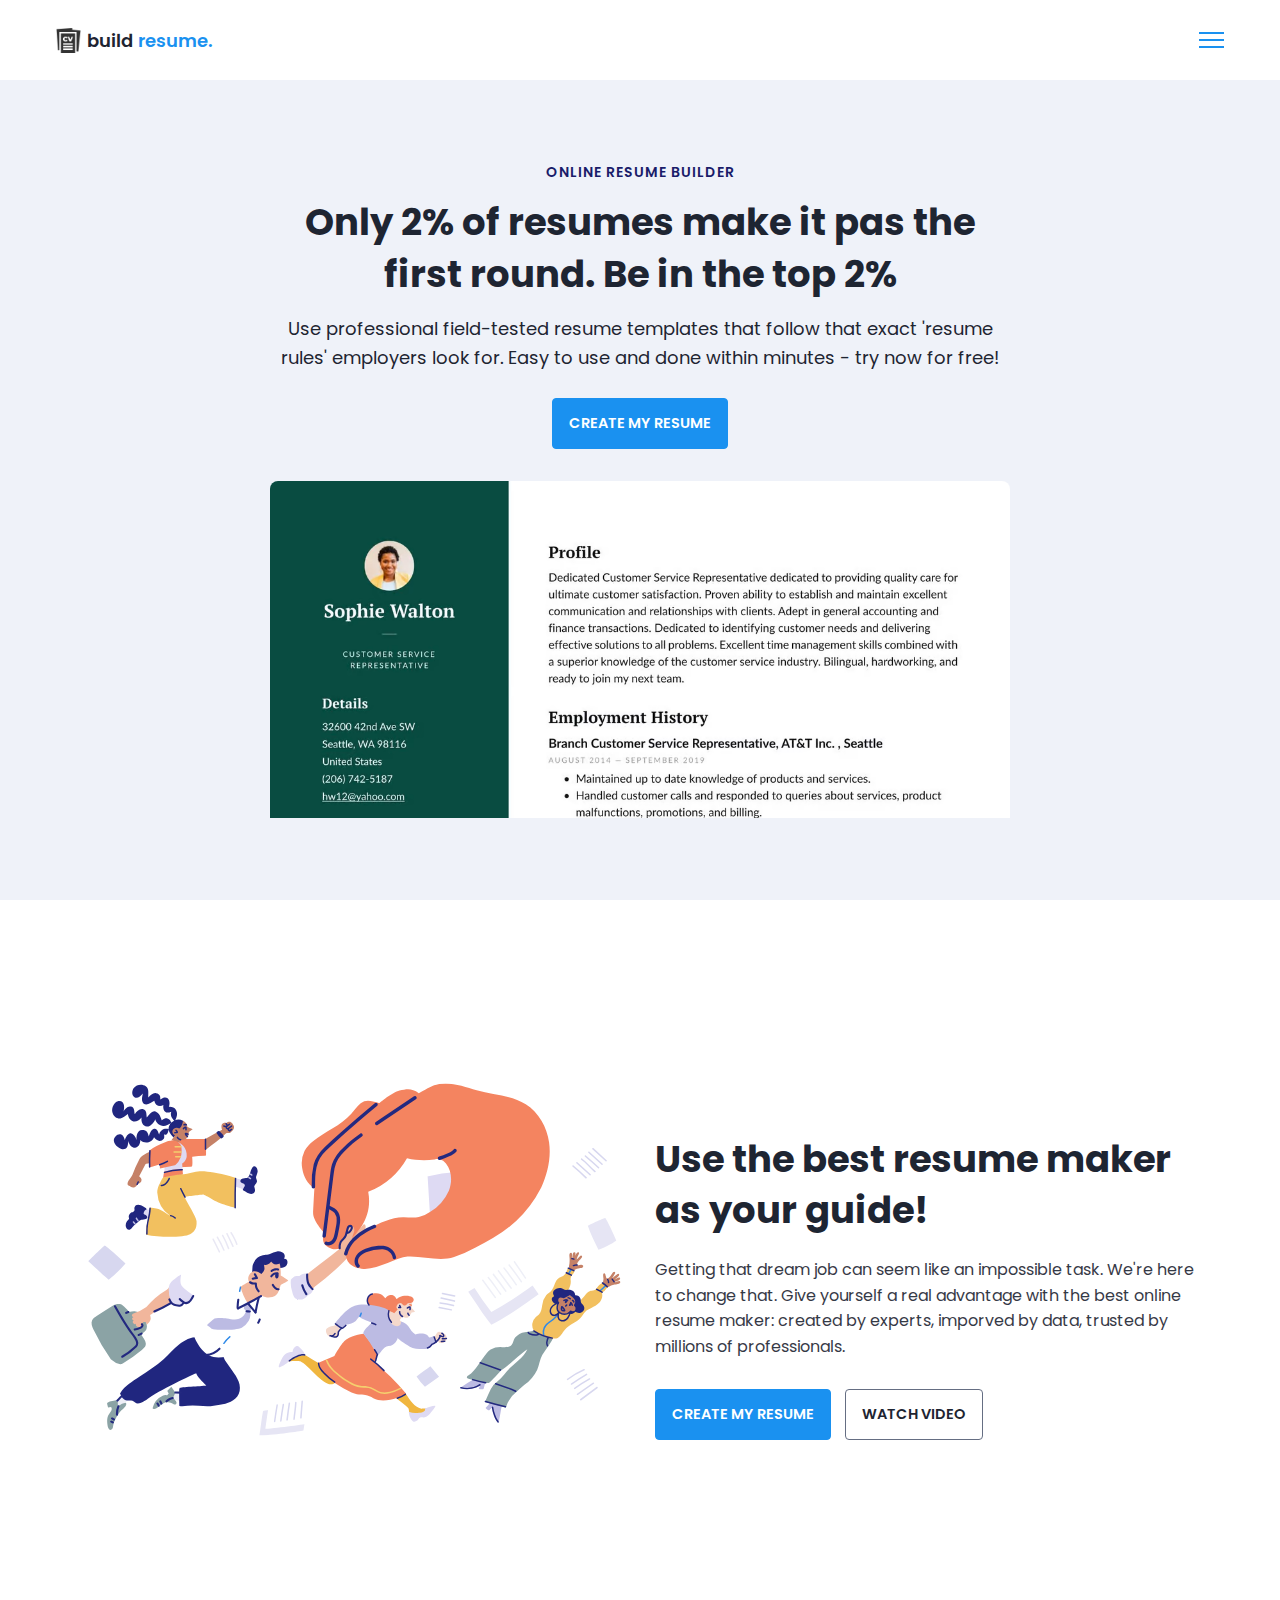
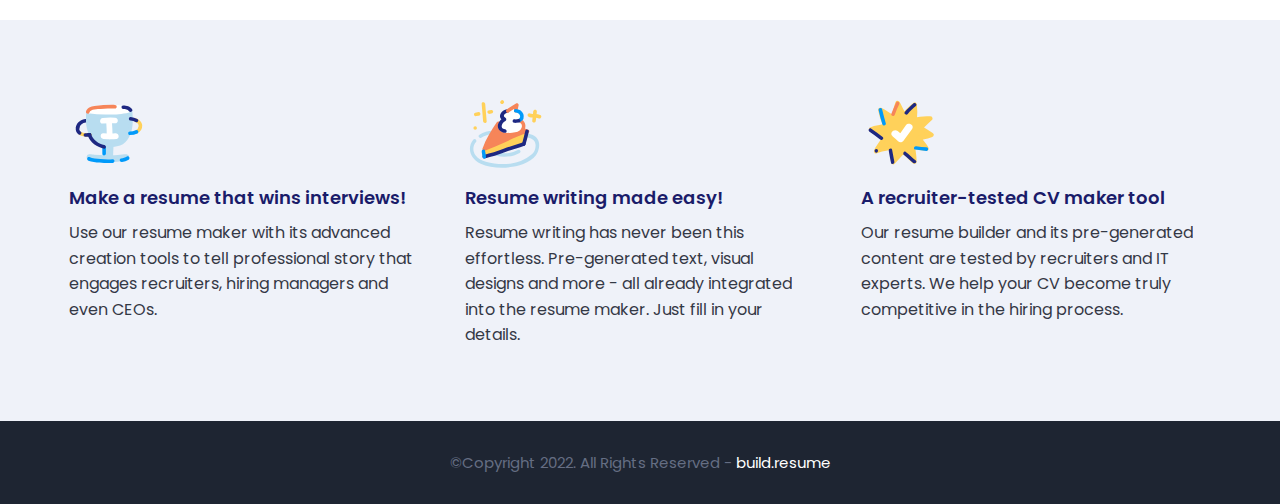
==== index.html @ 86b999a4 "first commit" ====
<!DOCTYPE html>
<html>
    <head>
        <meta charset="utf-8">
        <meta http-equiv="X-UA-Compatible" content="IE=edge">
        <title>Home Page</title>
        <meta name="description" content="">
        <meta name="viewport" content="width=device-width, initial-scale=1">
        <link rel="stylesheet" href="assets/css/main.css">
    </head>
    <body>

        <nav class = "navbar bg-white">
            <div class="container">
                <div class = "navbar-content">
                    <div class = "brand-and-toggler">
                        <a href = "index.html" class = "navbar-brand">
                            <img src = "assets/images/curriculum-vitae.png" alt = "" class = "navbar-brand-icon">
                            <span class = "navbar-brand-text">build <span>resume.</span>
                        </a>
                        <button type = "button" class = "navbar-toggler-btn">
                            <div class = "bars">
                                <div class = "bar"></div>
                                <div class = "bar"></div>
                                <div class = "bar"></div>
                            </div>
                        </button>
                    </div>
                </div>
            </div>
        </nav>

        <header class = "header bg-bright" id = "header">
            <div class = "container">
                <div class = "header-content text-center">
                    <h6 class = "text-uppercase text-blue-dark fs-14 fw-6 ls-1">online resume builder</h6>
                    <h1 class = "lg-title">Only 2% of resumes make it pas the first round. Be in the top 2%</h1>
                    <p class = "text-dark fs-18">Use professional field-tested resume templates that follow that exact 'resume rules' employers look for. Easy to use and done within minutes - try now for free!</p>
                    <a href = "resume.html" class = "btn btn-primary text-uppercase">create my resume</a>
                    <img src = "assets/images/dublin-resume-templates.avif">
                </div>
            </div>
        </header>

        <div class="section-one">
            <div class="container">
                <div class = "section-one-content">
                    <div class="section-one-l">
                        <img src = "assets/images/visual-0c7080adf17f1f207276f613447c924f667dab34b7ac415cd7ef653172defd0b.svg">
                    </div>
                    <div class = "section-one-r text-center">
                        <h2 class = "lg-title">Use the best resume maker as your guide!</h2>
                        <p class = "text">Getting that dream job can seem like an impossible task. We're here to change that. Give yourself a real advantage with the best online resume maker: created by experts, imporved by data, trusted by millions of professionals.</p>
                        <div class = "btn-group">
                            <a href = "resume.html" class = "btn btn-primary text-uppercase">create my resume</a>
                            <a href = "#" class = "btn btn-secondary text-uppercase">watch video</a>
                        </div>
                    </div>
                </div>
            </div>
        </div>

        <div class = "section-two bg-bright">
            <div class="container">
                <div class="section-two-content">
                    <div class = "section-items">
                        <div class = "section-item">
                            <div class = "section-item-icon">
                                <img src = "assets/images/feature-1-edf4481d69166ac81917d1e40e6597c8d61aa970ad44367ce78049bf830fbda5.svg" alt = "">
                            </div>
                            <h5 class = "section-item-title">Make a resume that wins interviews!</h5>
                            <p class = "text">Use our resume maker with its advanced creation tools to tell professional story that engages recruiters, hiring managers and even CEOs.</p>
                        </div>

                        <div class = "section-item">
                            <div class = "section-item-icon">
                                <img src = "assets/images/feature-2-a7a471bd973c02a55d1b3f8aff578cd3c9a4c5ac4fc74423d94ecc04aef3492b.svg" alt = "">
                            </div>
                            <h5 class = "section-item-title">Resume writing made easy!</h5>
                            <p class = "text">Resume writing has never been this effortless. Pre-generated text, visual designs and more - all already integrated into the resume maker. Just fill in your details.</p>
                        </div>

                        <div class = "section-item">
                            <div class = "section-item-icon">
                                <img src = "assets/images/feature-3-4e87a82f83e260488c36f8105e26f439fdc3ee5009372bb5e12d9421f32eabdd.svg" alt = "">
                            </div>
                            <h5 class = "section-item-title">A recruiter-tested CV maker tool</h5>
                            <p class = "text">Our resume builder and its pre-generated content are tested by recruiters and IT experts. We help your CV become truly competitive in the hiring process.</p>
                        </div>
                    </div>
                </div>
            </div>
        </div>

        <footer class = "footer bg-dark">
            <div class="container">
                <div class = "footer-content text-center">
                    <p class="fs-15">&copy;Copyright 2022. All Rights Reserved - <span>build.resume</span></p>
                </div>
            </div>
        </footer>
        
    </body>
</html>
---- assets/css/main.css ----
@import url('https://fonts.googleapis.com/css2?family=Manrope:wght@200;300;400;500;600;700;800&family=Poppins:ital,wght@0,100;0,200;0,300;0,400;0,500;0,600;0,700;0,800;0,900;1,100;1,200;1,300;1,400;1,500;1,600;1,700;1,800;1,900&display=swap');

:root{
    --clr-blue: #1A91F0;
    --clr-blue-mid: #1170CD;
    --clr-blue-dark: #1A1C6A;
    --clr-white: #fff;
    --clr-bright: #EFF2F9;
    --clr-dark: #1e2532;
    --clr-black: #000;
    --clr-grey: #656e83;
    --clr-green: #084C41;
    --font-poppins: 'Poppins', sans-serif;
    --font-manrope: 'Manrope', sans-serif;;
    --transition: all 300ms ease-in-out;
}

*{
    padding: 0;
    margin: 0;
    box-sizing: border-box;
}

html{
    font-size: 10px;
}

body{
    font-size: 1.6rem;
    font-family: var(--font-poppins);
}

button{
    border: none;
    background-color: transparent;
    outline: 0;
    cursor: pointer;
    font-family: inherit;
}

img{
    width: 100%;
    display: block;
}

a{
    text-decoration: none;
}

/* fonts */
.font-poppins{font-family: var(--font-poppins);}
.font-manrope{font-family: var(--font-manrope);}

/* text colors */
.text-blue{color: var(--clr-blue);}
.text-blue-mid{color: var(--clr-blue-mid);}
.text-blue-dark{color: var(--clr-blue-dark);}
.text-bright{color: var(--clr-bright);}
.text-dark{color: var(--clr-dark);}
.text-grey{color: var(--clr-grey);}
.text-white{color: var(--clr-white);}

/* backgrounds */
.bg-blue{background-color: var(--clr-blue);}
.bg-blue-mid{background-color: var(--clr-blue-mid);}
.bg-blue-dark{background-color: var(--clr-blue-dark);}
.bg-bright{background-color: var(--clr-bright);}
.bg-dark{background-color: var(--clr-dark);}
.bg-grey{background-color: var(--clr-grey);}
.bg-white{background-color: var(--clr-white);}
.bg-black{background-color: var(--clr-black);}
.bg-green{background-color: var(--clr-green);}

.text-center{ text-align: center;}
.text-left{text-align: left;}
.text-right{text-align: right;}
.text-uppercase{text-transform: uppercase;}
.text-lowercase{text-transform: lowercase;}
.text-capitalize{text-transform: capitalize;}
.text{
    color: var(--clr-dark);
    opacity: 0.9;
    margin: 2rem 0;
    line-height: 1.6;
}

.fw-2{font-weight: 200;}
.fw-3{font-weight: 300;}
.fw-4{font-weight: 400;}
.fw-5{font-weight: 500;}
.fw-6{font-weight: 600;}
.fw-7{font-weight: 700;}
.fw-8{font-weight: 800;}

.fs-13{font-size: 13px;}
.fs-14{font-size: 14px;}
.fs-15{font-size: 15px;}
.fs-16{font-size: 16px;}
.fs-17{font-size: 17px;}
.fs-18{font-size: 18px;}
.fs-19{font-size: 19px;}
.fs-20{font-size: 20px;}
.fs-21{font-size: 21px;}
.fs-22{font-size: 22px;}
.fs-23{font-size: 23px;}
.fs-24{font-size: 24px;}
.fs-25{font-size: 25px;}

.ls-1{letter-spacing: 1px;}
.ls-2{letter-spacing: 2px;}

.container{
    max-width: 1200px;
    margin: 0 auto;
    padding: 0 1.6rem;
}

/* bars button */
.bars{
    display: flex;
    flex-direction: column;
    justify-content: space-between;
    height: 16.5px;
    width: 25px;
}
.bars .bar{
    width: 100%;
    height: 2px;
    background-color: var(--clr-blue);
    transition: var(--transition);
}

.bars:hover .bar{
    background-color: var(--clr-dark);
}

/* buttons */
.btn{
    font-size: 14.5px;
    font-weight: 600;
    padding: 1.4rem 1.6rem;
    border-radius: 4px;
    display: inline-block;
}

.btn-primary{
    background-color: var(--clr-blue);
    color: var(--clr-white);
    border: 1px solid var(--clr-blue);
    transition: var(--transition);
}

.btn-primary:hover{
    background-color: transparent;
    color: var(--clr-dark);
    border-color: var(--clr-grey);
}

.btn-secondary{
    background-color: transparent;
    color: var(--clr-dark);
    border: 1px solid var(--clr-grey);
    transition: var(--transition);
}

.btn-secondary:hover{
    background-color: var(--clr-blue);
    color: var(--clr-white);
    border-color: var(--clr-blue);
}

.btn-group button:first-child, .btn-group a:first-child{
    margin-right: 1rem!important;
}

/* navbar part */
.navbar{
    height: 80px;
    display: flex;
    align-items: center;
    box-shadow: rgba(0, 0, 0, 0.08) 0px 3px 8px;
}

.navbar .container{
    width: 100%;
}

.navbar-brand{
    display: flex;
    align-items: center;
    justify-content: flex-start;
    font-size: 1.8rem;
}
.navbar-brand-text{
    color: var(--clr-dark);
    font-weight: 600;
}
.navbar-brand-text span{
    color: var(--clr-blue);
}
.navbar-brand-icon{
    width: 25px;
    margin-right: 6px;
    opacity: 0.8;
}
.brand-and-toggler{
    display: flex;
    align-items: center;
    justify-content: space-between;
}
.header{
    min-height: calc(100vh - 80px);
    display: flex;
    flex-direction: column;
    align-items: center;
    justify-content: center;
}
.header-content{
    max-width: 740px;
    margin-right: auto;
    margin-left: auto;
}
.header-content img{
    max-width: 760px;
    border-top-right-radius: 8px;
    border-top-left-radius: 8px;
    margin-top: 3.2rem;
}
.lg-title{
    margin: 1.4rem 0;
    font-size: 37px;
    line-height: 1.4;
    color: var(--clr-dark);
}
.header-content p{
    margin-bottom: 2.6rem;
    line-height: 1.6;
}


/* section one */
.section-one{
    padding: 64px 0;
    min-height: 80vh;
    display: flex;
    align-items: center;
}
.section-one-l img{
    max-width: 545px;
    margin-right: auto;
    margin-left: auto;
}
.section-one-r{
    margin-top: 4rem;
}

.section-one .btn-group{
    margin-top: 2rem;
}
.section-one-r{
    max-width: 545px;
    margin-right: auto;
    margin-left: auto;
}
.section-one-r .btn-group{
    margin-top: 3rem;
}

/* section two */
.section-two{
    padding: 64px 0;
}
.section-two .section-items{
    display: grid;
    gap: 2rem;
}

.section-two .section-item{
    max-width: 350px;
    text-align: center;
    margin-right: auto;
    margin-left: auto;
}
.section-two .section-item-icon{
    margin: 1rem 0;
}
.section-two .section-item-icon img{
    width: 80px;
    margin-right: auto;
    margin-left: auto;
}
.section-two .section-item-title{
    color: var(--clr-blue-dark);
    font-size: 1.8rem;
    font-weight: 600;
}
.section-two .text{
    margin: 0.9rem 0;
}

/* footer */
.footer{
    padding: 3rem 0;
}
.footer-content p{
    color: var(--clr-grey);
}
.footer-content p span{
    color: var(--clr-white);
}

/* media queries */
@media screen and (min-width: 768px){
    .section-two .section-items{
        grid-template-columns: repeat(2, 1fr);
    }
}

@media screen and (min-width: 992px){
    .section-one-content{
        display: grid;
        grid-template-columns: repeat(2, 1fr);
        column-gap: 3rem;
    }
    .section-one-r{
        text-align: left;
    }
    .section-two .section-items{
        grid-template-columns: repeat(3, 1fr);
    }
    .section-two .section-item{
        text-align: left;
    }
    .section-two .section-item-icon img{
        margin-left: 0;
    }
}



/* resume page */
#about-sc{
    padding: 64px 0;
}

.cv-form-row-title{
    background-color: var(--clr-dark);
    padding: 0.8rem 1.6rem;
    margin-bottom: 2rem;
}

.cv-form-row-title h3{
    color: var(--clr-white);
    font-weight: 500;
    text-transform: uppercase;
    letter-spacing: 1.5px;
    font-size: 1.7rem;
}
.cv-form-blk{
    margin: 3rem 0;
}
.cv-form-row{
    padding: 3rem 2rem 0 2rem;
    border: 1px solid rgba(0, 0, 0, 0.08);
    margin-bottom: 1rem;
    position: relative;
}
textarea{
    resize: none;
}
.form-elem{
    margin-bottom: 3rem;
    position: relative;
}
.form-label{
    display: block;
    font-weight: 600;
    font-size: 14px;
    color: var(--clr-dark);
    margin-bottom: 0.5rem;
}
.form-control{
    border-radius: none;
    border: 1px solid rgba(0, 0, 0, 0.1);
    font-size: 14px;
    padding: 0.8rem 1.6rem;
    font-family: inherit;
    width: 100%;
    outline: 0;
    transition: var(--transition);
}

.form-control:focus{
    border-color: rgba(0, 0, 0, 0.3);
}
.form-text{
    color: #ca0b00;
    font-size: 12px;
    position: absolute;
    letter-spacing: 0.5px;
    top: calc(100% + 2px);
    left: 0;
    width: 100%;
}
.cols-3, .cols-2{
    display: grid;
}
.repeater-add-btn{
    width: 25px;
    height: 25px;
    background-color: var(--clr-blue-mid);
    font-size: 1.6rem;
    color: var(--clr-white);
    margin: 1rem 0;
}
.repeater-remove-btn{
    position: absolute;
    top: 10px;
    right: 10px;
    z-index: 999;
    width: 25px;
    height: 25px;
    border-radius: 50%;
    background-color: #ca0b00;
    color: var(--clr-white);
    font-size: 1.6rem;
}

/* preview section */
.preview-cnt{
    border-radius: 5px;
    display: grid;
    grid-template-columns: 32% auto;
    box-shadow: rgba(149, 157, 165, 0.2) 0px 8px 24px;
    overflow: hidden;
}

.preview-cnt-l{
    padding: 3rem 3rem 2rem 3rem;
}
.preview-cnt-r{
    padding: 3rem 3rem 3rem 4rem;
}
.preview-cnt-l .preview-blk:nth-child(1){
    text-align: center;
}
.preview-image{
    width: 120px;
    height: 120px;
    border-radius: 50%;
    overflow: hidden;
    margin-right: auto;
    margin-left: auto;
}
.preview-image img{
    width: 100%;
    height: 100%;
    object-fit: cover;
}
.preview-item-name{
    font-size: 2.4rem;
    font-weight: 600;
    margin: 1.8rem 0;
    position: relative;
}
.preview-item-name::after{
    position: absolute;
    content: "";
    bottom: -10px;
    width: 50px;
    height: 1.5px;
    background-color: rgba(255, 255, 255, 0.5);
    left: 50%;
    transform: translateX(-50%);
}
.preview-blk{
    padding: 1rem 0;
    margin-bottom: 1rem;
}
.preview-blk-title h3{
    text-transform: uppercase;
    letter-spacing: 0.5px;
    border-bottom: 0.5px solid rgba(0, 0, 0, 0.08);
    padding-bottom: 0.5rem;
}
.preview-blk-title{
    margin-bottom: 1rem;
}
.preview-blk-list .preview-item{
    font-size: 1.5rem;
    margin-bottom: 0.2rem;
    opacity: 0.95;
}
.preview-cnt-r .preview-blk-title{
    color: var(--clr-dark);
}
.preview-cnt-r .preview-blk-list .preview-item{
    margin-top: 1.8rem;
}

.achievements-items.preview-blk-list .preview-item span:first-child,
.educations-items.preview-blk-list .preview-item span:first-child,
.experiences-items.preview-blk-list .preview-item span:first-child{
    display: block;
    font-weight: 600;
    margin-bottom: 1rem;
    background-color: rgba(0, 0, 0, 0.03);
}

.educations-items.preview-blk-list .preview-item span:nth-child(2),
.experiences-items.preview-blk-list .preview-item span:nth-child(2){
    font-weight: 600;
    margin-right: 1rem;
}

.educations-items.preview-blk-list .preview-item span:nth-child(3),
.experiences-items.preview-blk-list .preview-item span:nth-child(3){
    font-style: italic;
    margin-right: 1rem;
}

.educations-items.preview-blk-list .preview-item span:nth-child(4),
.educations-items.preview-blk-list .preview-item span:nth-child(5),
.experiences-items.preview-blk-list .preview-item span:nth-child(4),
.experiences-items.preview-blk-list .preview-item span:nth-child(5){
    margin-right: 1rem;
    background-color: var(--clr-green);
    color: var(--clr-white);
    padding: 0 1rem;
    border-radius: 0.6rem;
}

.educations-items.preview-blk-list .preview-item span:nth-child(6),
.experiences-items.preview-blk-list .preview-item span:nth-child(6){
    font-size: 13.5px;
    display: block;
    opacity: 0.8;
    margin-top: 1rem;
}
.projects-items.preview-blk-list .preview-item span{
    display: block;
}

@media screen and (min-width: 768px){
    .cols-3{
        grid-template-columns: repeat(3, 1fr);
        column-gap: 2rem;
    }
    .cols-2{
        grid-template-columns: repeat(2, 1fr);
        column-gap: 2rem;
    }
}

@media screen and (min-width: 992px){
    .cv-form-row{
        padding: 3rem 3rem 0rem 3rem;
    }
    .cols-3{
        grid-template-columns: repeat(3, 1fr);
    }
}

.print-btn-sc{
    margin: 2rem 0 6rem 0;
}

/* print section */
@media print{
    body *{
        visibility: hidden;
    }

    .non_print_area{
        display: none;
    }

    .print_area, .print_area *{
        visibility: visible;
    }

    .print_area{
        width: 100%;
        position: absolute;
        left: 0;
        top: 0;
        overflow: hidden;
    }
}
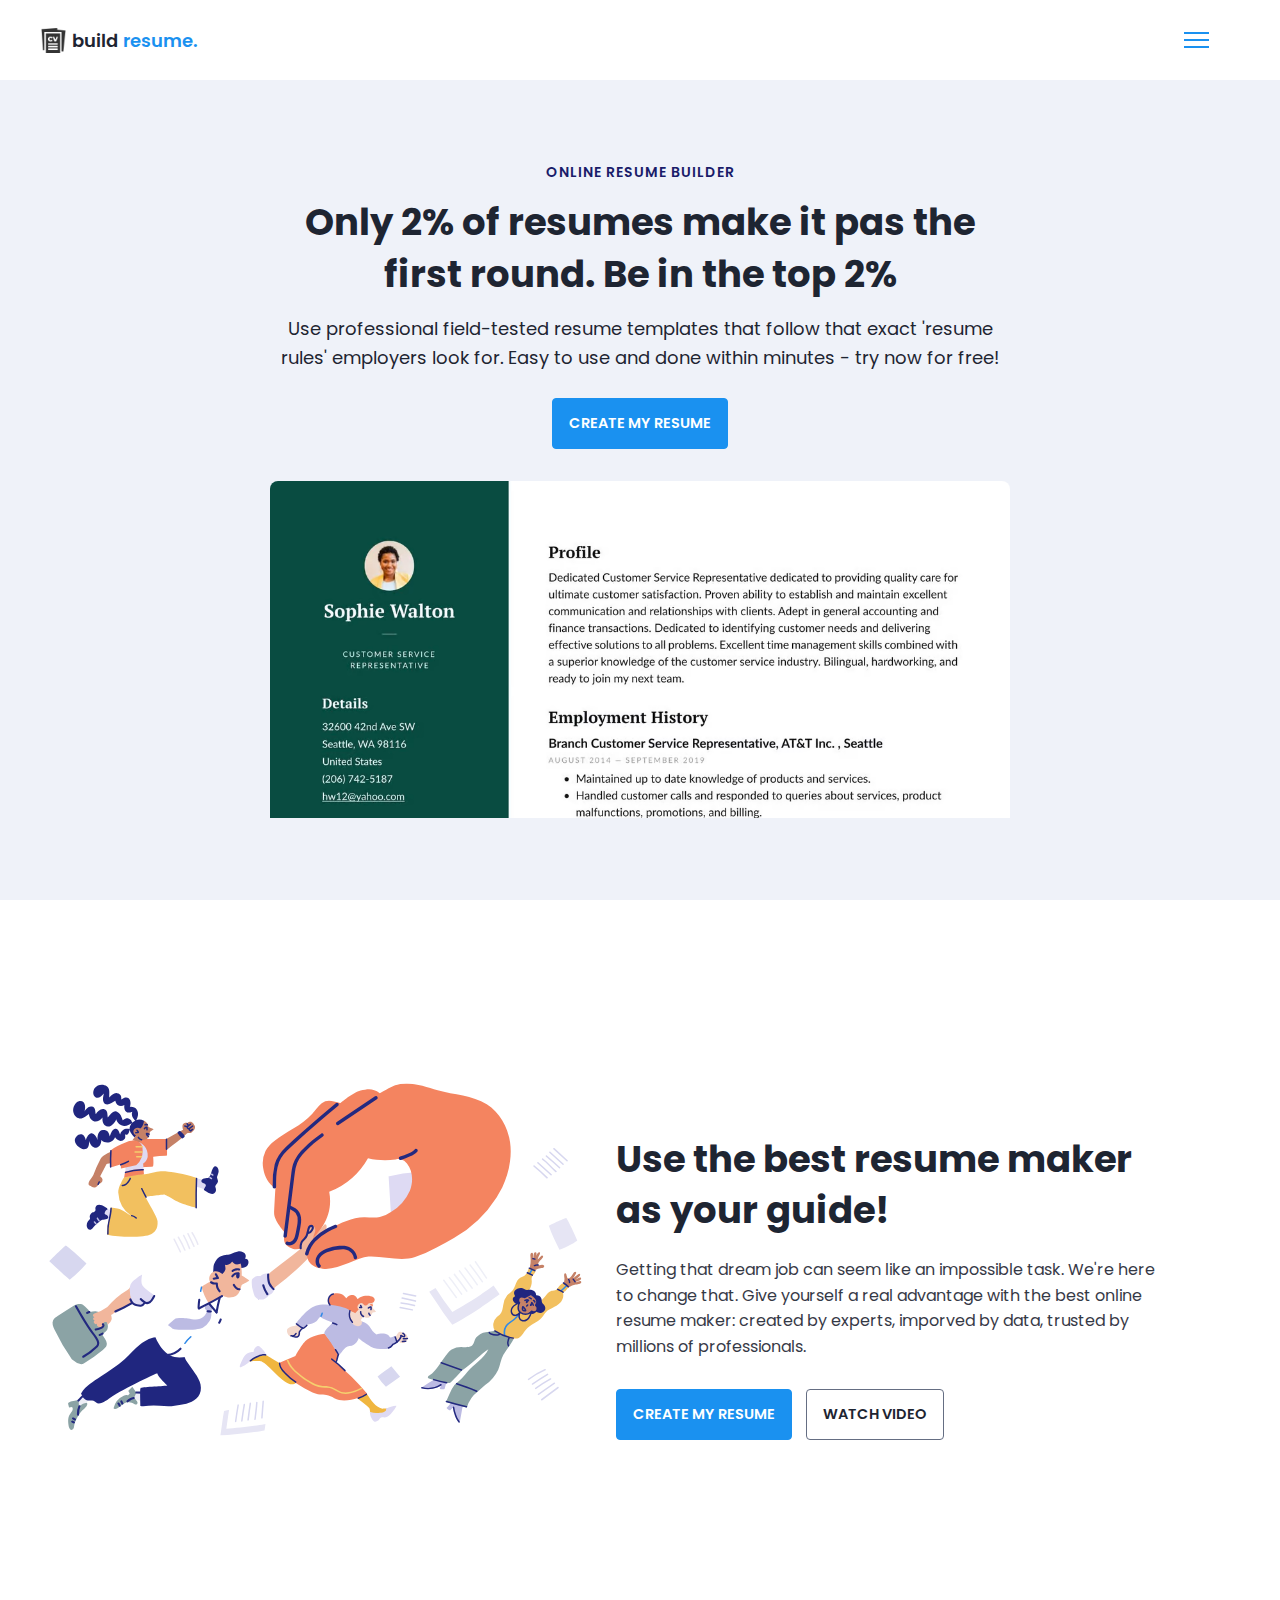
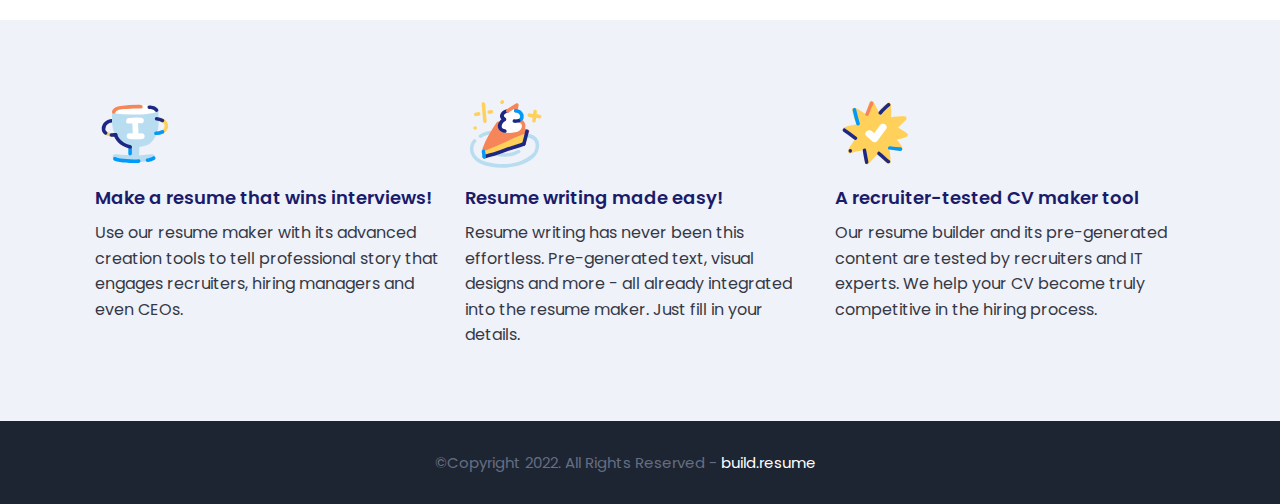
==== commit 608ef818: "css fixes" ====
--- a/index.html
+++ b/index.html
@@ -61,7 +61,7 @@
         </div>
 
         <div class = "section-two bg-bright">
-            <div class="container">
+            <div class="container-btn-print">
                 <div class="section-two-content">
                     <div class = "section-items">
                         <div class = "section-item">
--- a/assets/css/main.css
+++ b/assets/css/main.css
@@ -13,6 +13,7 @@
     --font-poppins: 'Poppins', sans-serif;
     --font-manrope: 'Manrope', sans-serif;;
     --transition: all 300ms ease-in-out;
+    --clr-red: #ca0b00;
 }
 
 *{
@@ -111,8 +112,9 @@
 
 .container{
     max-width: 1200px;
-    margin: 0 auto;
+    margin: 0 25px;
     padding: 0 1.6rem;
+
 }
 
 /* bars button */
@@ -152,8 +154,8 @@
 
 .btn-primary:hover{
     background-color: transparent;
-    color: var(--clr-dark);
-    border-color: var(--clr-grey);
+    color: var(--clr-blue);
+    border-color: var(--clr-blue-dark);
 }
 
 .btn-secondary{
@@ -203,6 +205,11 @@
     margin-right: 6px;
     opacity: 0.8;
 }
+
+input:focus {
+    background-color: grey;
+}
+
 .brand-and-toggler{
     display: flex;
     align-items: center;
@@ -341,6 +348,7 @@
 /* resume page */
 #about-sc{
     padding: 64px 0;
+    margin: 0 25px;
 }
 
 .cv-form-row-title{
@@ -360,7 +368,7 @@
     margin: 3rem 0;
 }
 .cv-form-row{
-    padding: 3rem 2rem 0 2rem;
+    padding: 1rem 1rem 0 1rem;
     border: 1px solid rgba(0, 0, 0, 0.08);
     margin-bottom: 1rem;
     position: relative;
@@ -394,7 +402,7 @@
     border-color: rgba(0, 0, 0, 0.3);
 }
 .form-text{
-    color: #ca0b00;
+    color: var(--clr-red);
     font-size: 12px;
     position: absolute;
     letter-spacing: 0.5px;
@@ -405,6 +413,7 @@
 .cols-3, .cols-2{
     display: grid;
 }
+
 .repeater-add-btn{
     width: 25px;
     height: 25px;
@@ -412,7 +421,16 @@
     font-size: 1.6rem;
     color: var(--clr-white);
     margin: 1rem 0;
-}
+    border-radius: 10px;
+    border: 1px solid var(--clr-blue);
+}
+
+.repeater-add-btn:hover {
+    background-color: var(--clr-white);
+    color: var(--clr-blue-mid);
+}
+
+
 .repeater-remove-btn{
     position: absolute;
     top: 10px;
@@ -421,9 +439,15 @@
     width: 25px;
     height: 25px;
     border-radius: 50%;
-    background-color: #ca0b00;
+    background-color: var(--clr-red);;
     color: var(--clr-white);
+    border: 1px solid var(--clr-red);
     font-size: 1.6rem;
+}
+
+.repeater-remove-btn:hover{
+    background-color: var(--clr-white);
+    color: var(--clr-red);
 }
 
 /* preview section */
@@ -541,6 +565,11 @@
     display: block;
 }
 
+.container-btn-print {
+    display: flex;
+    justify-content: center;
+}
+
 @media screen and (min-width: 768px){
     .cols-3{
         grid-template-columns: repeat(3, 1fr);
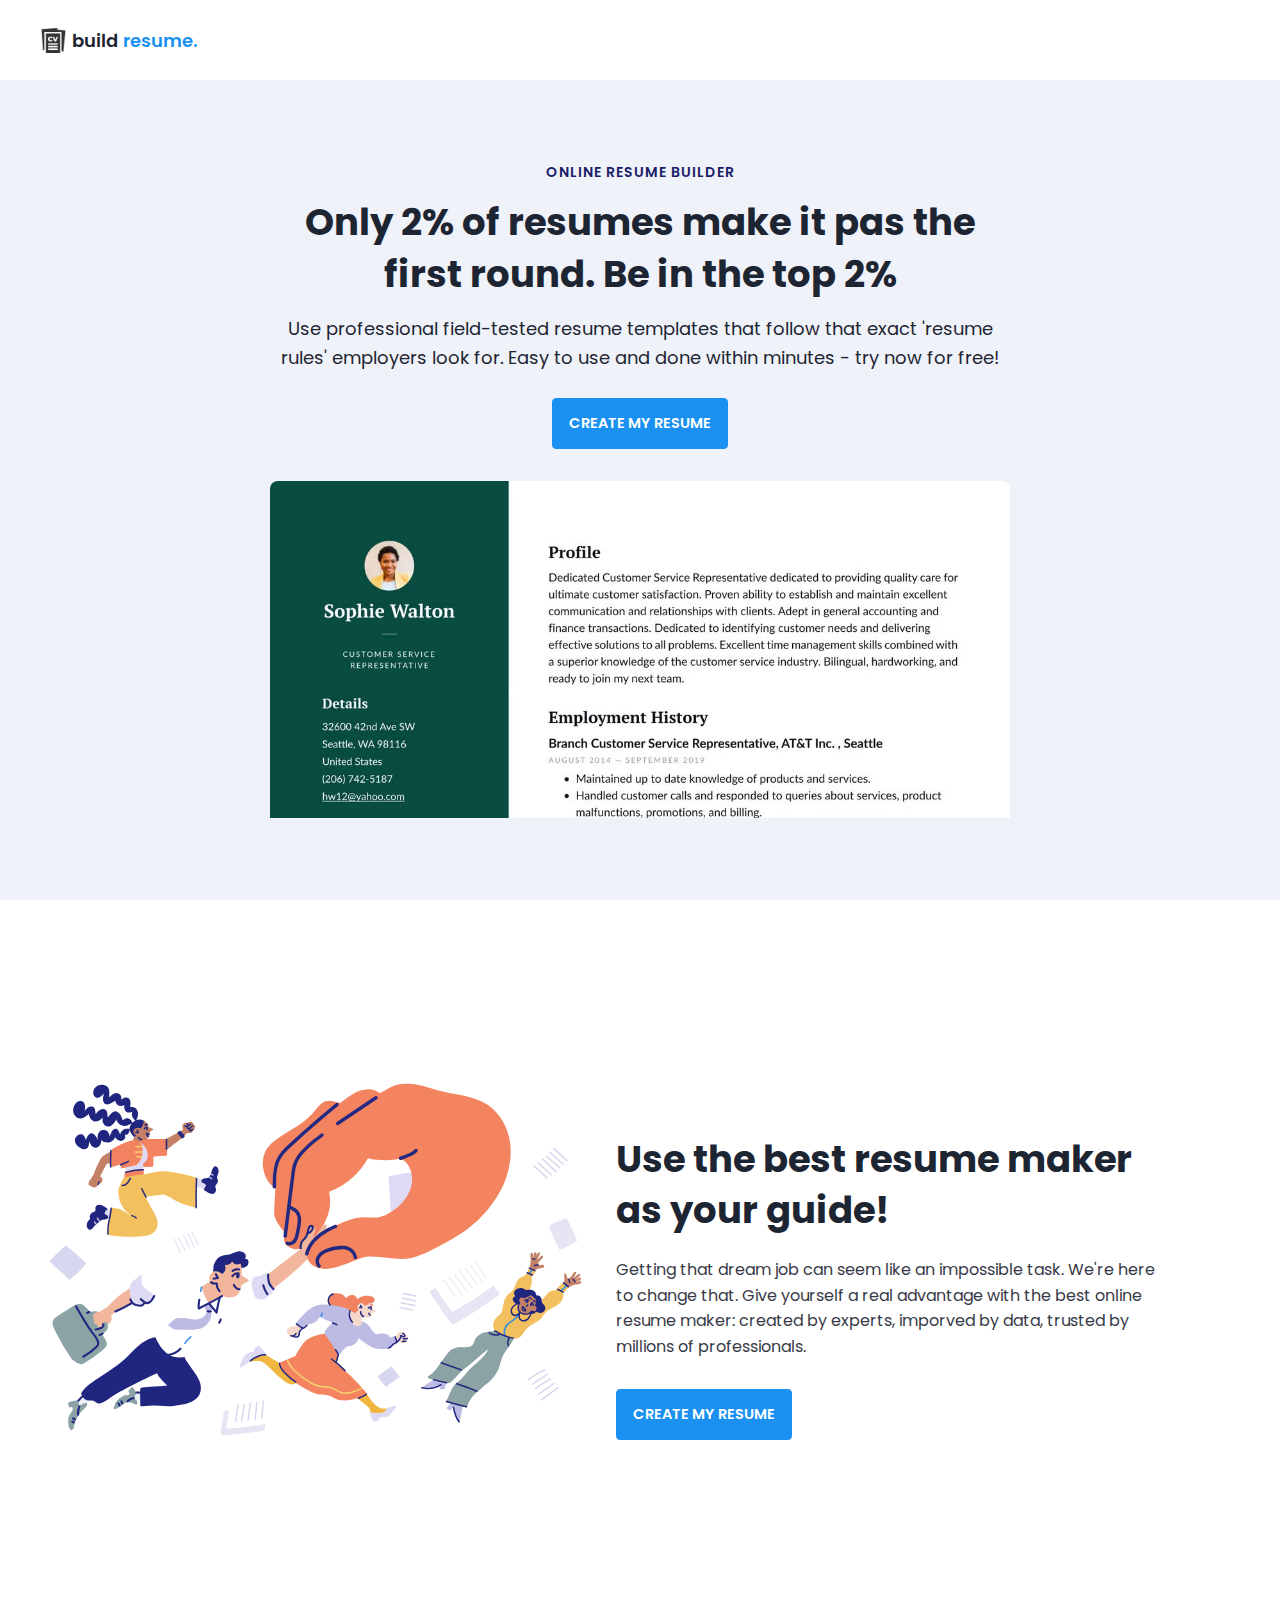
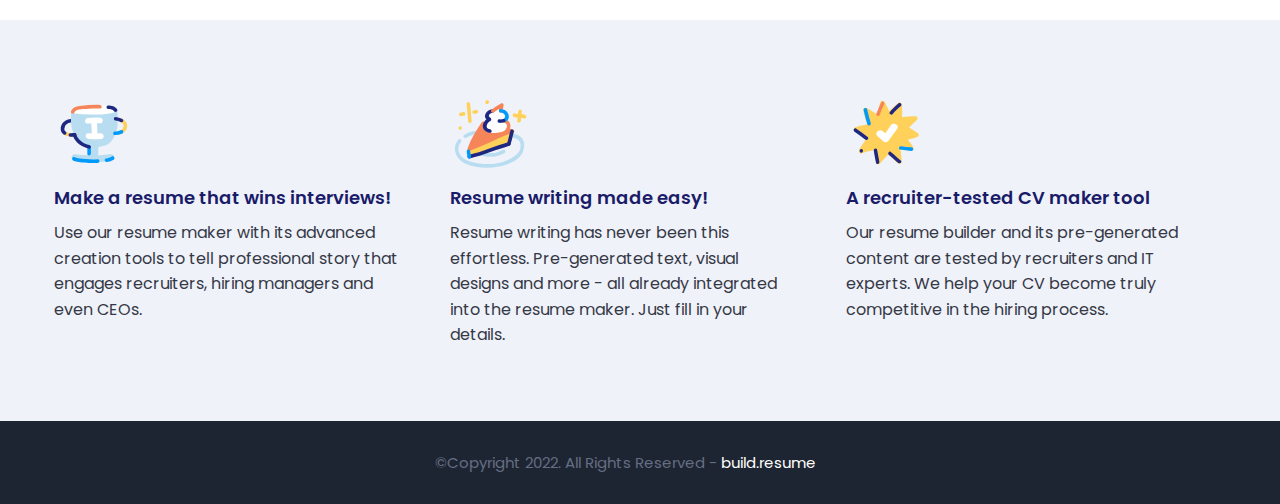
==== commit f4a31d50: "css changes border, button" ====
--- a/index.html
+++ b/index.html
@@ -18,13 +18,13 @@
                             <img src = "assets/images/curriculum-vitae.png" alt = "" class = "navbar-brand-icon">
                             <span class = "navbar-brand-text">build <span>resume.</span>
                         </a>
-                        <button type = "button" class = "navbar-toggler-btn">
+                        <!-- <button type = "button" class = "navbar-toggler-btn">
                             <div class = "bars">
                                 <div class = "bar"></div>
                                 <div class = "bar"></div>
                                 <div class = "bar"></div>
                             </div>
-                        </button>
+                        </button> -->
                     </div>
                 </div>
             </div>
@@ -53,7 +53,7 @@
                         <p class = "text">Getting that dream job can seem like an impossible task. We're here to change that. Give yourself a real advantage with the best online resume maker: created by experts, imporved by data, trusted by millions of professionals.</p>
                         <div class = "btn-group">
                             <a href = "resume.html" class = "btn btn-primary text-uppercase">create my resume</a>
-                            <a href = "#" class = "btn btn-secondary text-uppercase">watch video</a>
+                          
                         </div>
                     </div>
                 </div>
@@ -61,7 +61,7 @@
         </div>
 
         <div class = "section-two bg-bright">
-            <div class="container-btn-print">
+            <div class="container">
                 <div class="section-two-content">
                     <div class = "section-items">
                         <div class = "section-item">
--- a/assets/css/main.css
+++ b/assets/css/main.css
@@ -355,6 +355,7 @@
     background-color: var(--clr-dark);
     padding: 0.8rem 1.6rem;
     margin-bottom: 2rem;
+    border-radius: 5px;
 }
 
 .cv-form-row-title h3{
